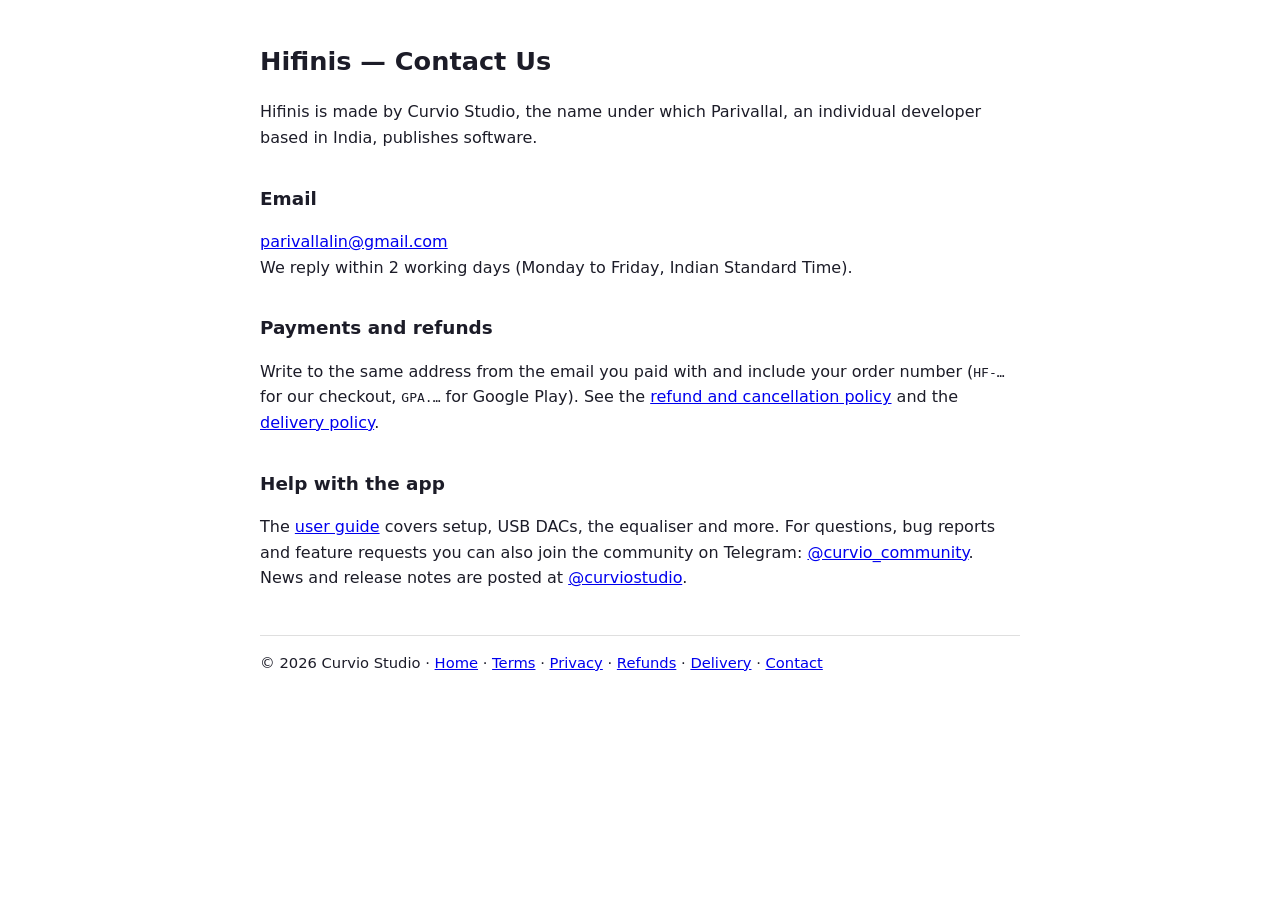
==== contact.html @ 782a68be "Terms, refund, delivery and contact pages; privacy policy covers purchase records" ====
<!DOCTYPE html>
<html lang="en">
<head>
<meta charset="utf-8">
<meta name="viewport" content="width=device-width, initial-scale=1">
<title>Hifinis — Contact Us</title>
<meta name="description" content="How to reach Curvio Studio about Hifinis: support, payments and refunds.">
<link rel="canonical" href="https://parivallalin.github.io/hifinis/contact.html">
<link rel="icon" type="image/png" href="favicon.png">
<style>
  body { font-family: system-ui, -apple-system, "Segoe UI", Roboto, sans-serif; max-width: 760px;
         margin: 0 auto; padding: 24px 20px 60px; line-height: 1.6; color: #1c1c28; }
  h1 { font-size: 1.6em; } h2 { font-size: 1.15em; margin-top: 1.8em; }
  footer { margin-top: 3em; padding-top: 1em; border-top: 1px solid #8884; font-size: .92em; }
  @media (prefers-color-scheme: dark) { body { background: #12121a; color: #e6e6ef; } a { color: #8ab4ff; } }
</style>
</head>
<body>
<h1>Hifinis — Contact Us</h1>

<p>Hifinis is made by Curvio Studio, the name under which Parivallal, an individual developer
based in India, publishes software.</p>

<h2>Email</h2>
<p><a href="mailto:parivallalin@gmail.com">parivallalin@gmail.com</a><br>
We reply within 2 working days (Monday to Friday, Indian Standard Time).</p>

<h2>Payments and refunds</h2>
<p>Write to the same address from the email you paid with and include your order number
(<code>HF-…</code> for our checkout, <code>GPA.…</code> for Google Play). See the
<a href="refund.html">refund and cancellation policy</a> and the
<a href="shipping.html">delivery policy</a>.</p>

<h2>Help with the app</h2>
<p>The <a href="guide.html">user guide</a> covers setup, USB DACs, the equaliser and more. For
questions, bug reports and feature requests you can also join the community on Telegram:
<a href="https://t.me/curvio_community">@curvio_community</a>. News and release notes are posted at
<a href="https://t.me/curviostudio">@curviostudio</a>.</p>

<footer>© 2026 Curvio Studio · <a href="./">Home</a> · <a href="terms.html">Terms</a> ·
<a href="privacy.html">Privacy</a> · <a href="refund.html">Refunds</a> ·
<a href="shipping.html">Delivery</a> · <a href="contact.html">Contact</a></footer>
</body>
</html>
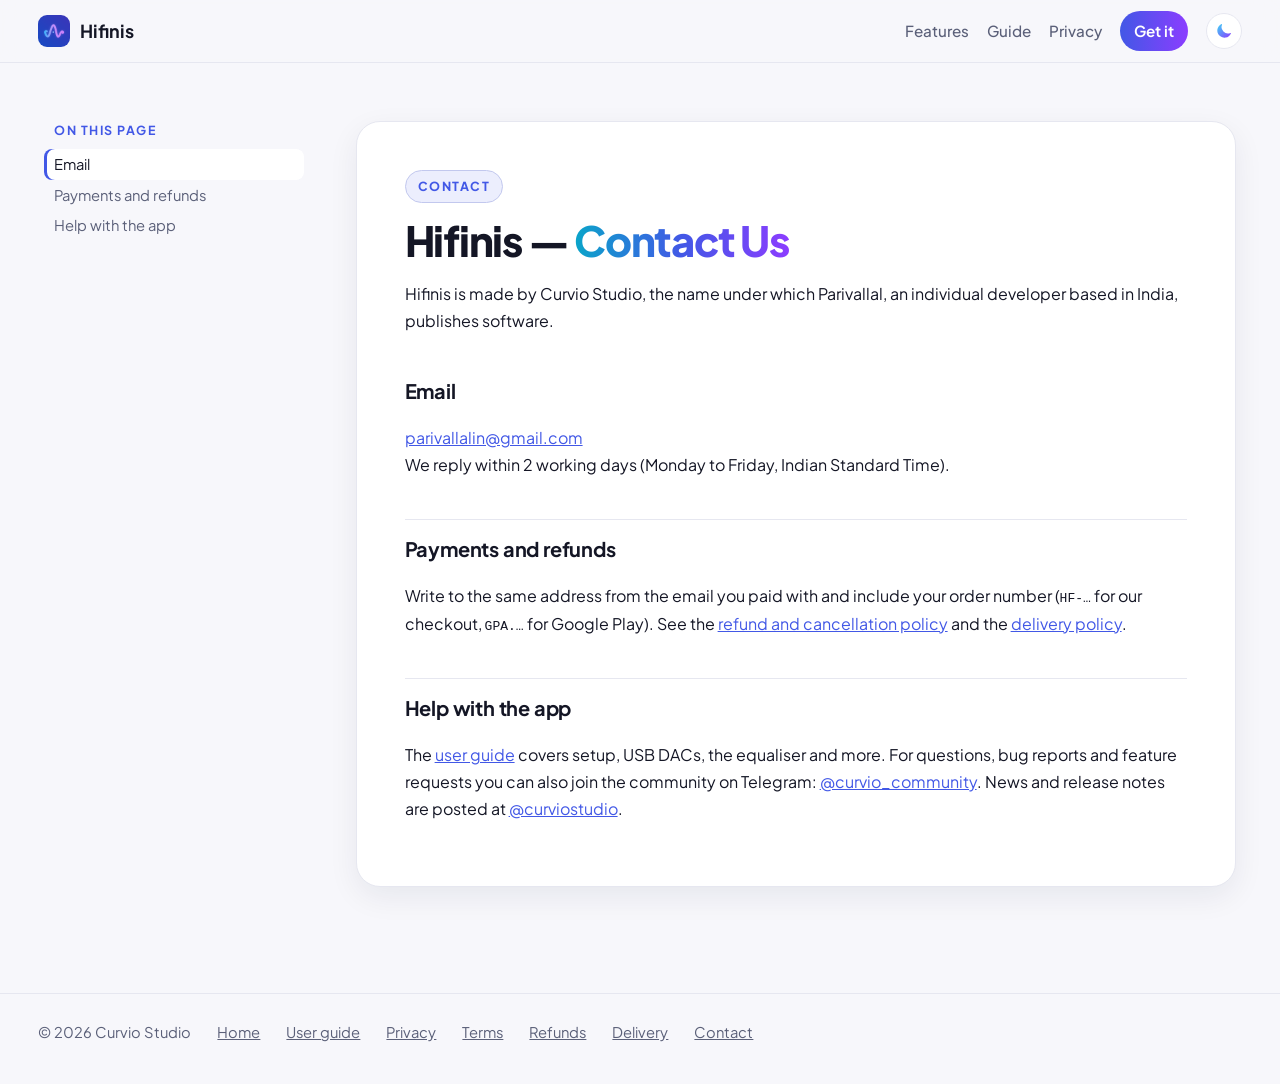
==== commit 1151a7ce: "Site motion (sound wave, EQ bars, signal pulse, count-up stats, tilt, star reveal, button sweep, pro" ====
--- a/contact.html
+++ b/contact.html
@@ -5,40 +5,111 @@
 <meta name="viewport" content="width=device-width, initial-scale=1">
 <title>Hifinis — Contact Us</title>
 <meta name="description" content="How to reach Curvio Studio about Hifinis: support, payments and refunds.">
-<link rel="canonical" href="https://parivallalin.github.io/hifinis/contact.html">
+<link rel="canonical" href="https://hifinis.com/contact.html">
+<link rel="icon" type="image/png" href="favicon.png">
+<script src="theme.js"></script>
+<link rel="stylesheet" href="motion.css">
+<script src="motion.js" defer></script>
+<link rel="preconnect" href="https://fonts.googleapis.com">
+<link rel="preconnect" href="https://fonts.gstatic.com" crossorigin>
+<link href="https://fonts.googleapis.com/css2?family=Plus+Jakarta+Sans:wght@400;500;600;700;800&display=swap" rel="stylesheet">
+<meta name="theme-color" content="#f7f7fb">
 <link rel="icon" type="image/png" href="favicon.png">
 <style>
-  body { font-family: system-ui, -apple-system, "Segoe UI", Roboto, sans-serif; max-width: 760px;
-         margin: 0 auto; padding: 24px 20px 60px; line-height: 1.6; color: #1c1c28; }
-  h1 { font-size: 1.6em; } h2 { font-size: 1.15em; margin-top: 1.8em; }
-  footer { margin-top: 3em; padding-top: 1em; border-top: 1px solid #8884; font-size: .92em; }
-  @media (prefers-color-scheme: dark) { body { background: #12121a; color: #e6e6ef; } a { color: #8ab4ff; } }
+  /* Legal pages in the site's own look (owner 2026-11-21: "privacy policy looks very plain"). Text unchanged. */
+  :root { --bg:#f7f7fb; --bg2:#ffffff; --card:#ffffff; --line:#e6e7f0; --fg:#141625; --muted:#5b6079; --accent:#4258e6; --accent2:#8b3dff; --cyan:#0aa5c9;
+          --shadow: 0 10px 30px rgba(20,22,60,.07); }
+  :root[data-theme="dark"] { --bg:#0b0d14; --bg2:#121624; --card:#161b2b; --line:#262c40; --fg:#eef0f8; --muted:#a3a9c2; --accent:#6f8bff; --accent2:#b36bff; --cyan:#3fd2f5;
+          --shadow: 0 10px 30px rgba(0,0,0,.35); }
+  * { box-sizing: border-box; }
+  html { scroll-behavior: smooth; overflow-x: clip; }
+  body { margin: 0; background: var(--bg); color: var(--fg); line-height: 1.7;
+         font-family: "Plus Jakarta Sans", system-ui, -apple-system, "Segoe UI", Roboto, sans-serif; }
+  a { color: var(--accent); }
+  header.top { position: sticky; top: 0; z-index: 10; background: color-mix(in srgb, var(--bg) 82%, transparent);
+               backdrop-filter: blur(14px); -webkit-backdrop-filter: blur(14px); border-bottom: 1px solid var(--line); }
+  header.top .wrap { display: flex; align-items: center; gap: 10px; height: 62px; max-width: 1400px; margin: 0 auto; padding: 0 clamp(16px, 3vw, 48px); }
+  header.top .brand { display: flex; align-items: center; gap: 10px; color: var(--fg); text-decoration: none; }
+  header.top img { width: 32px; height: 32px; border-radius: 9px; }
+  header.top b { font-size: 1.12em; }
+  header.top nav { margin-left: auto; display: flex; align-items: center; gap: 18px; font-size: .95em; }
+  header.top nav a { color: var(--muted); text-decoration: none; font-weight: 500; }
+  header.top nav a:hover, header.top nav a.on { color: var(--fg); }
+  header.top nav a.cta { color: #fff; background: linear-gradient(90deg, var(--accent), var(--accent2)); padding: 7px 14px; border-radius: 999px; font-weight: 650; }
+  .theme-btn { width: 36px; height: 36px; border-radius: 50%; border: 1px solid var(--line); background: var(--bg2); display: grid; place-items: center; cursor: pointer; padding: 0; }
+  @media (max-width: 640px) { header.top nav a.opt { display: none; } header.top nav { gap: 12px; } }
+
+  .doc { max-width: 1400px; margin: 0 auto; padding: 0 clamp(16px, 3vw, 48px) 60px; display: grid;
+         grid-template-columns: 260px minmax(0, 880px); gap: clamp(24px, 4vw, 56px); justify-content: center; }
+  .doc aside { position: sticky; top: 80px; align-self: start; padding-top: 40px; max-height: calc(100vh - 96px); overflow: auto; }
+  .doc aside b { display: block; font-size: .78em; letter-spacing: .12em; text-transform: uppercase; color: var(--accent); margin: 0 0 8px 10px; }
+  .doc aside a { display: block; color: var(--muted); text-decoration: none; padding: 5px 10px; border-radius: 8px; font-size: .92em; line-height: 1.4; }
+  .doc aside a:hover { color: var(--fg); background: var(--card); }
+  .hero-doc { padding: 40px 0 6px; }
+  .chip { display: inline-block; font-size: .78em; font-weight: 750; letter-spacing: .12em; text-transform: uppercase; color: var(--accent);
+          background: color-mix(in srgb, var(--accent) 10%, var(--bg2)); border: 1px solid color-mix(in srgb, var(--accent) 22%, var(--line));
+          padding: 5px 12px; border-radius: 999px; }
+  .paper h1 { font-size: clamp(1.9em, 4vw, 2.6em); line-height: 1.12; letter-spacing: -0.03em; font-weight: 800; margin: 14px 0 10px; }
+  .paper h1 .grad { background: linear-gradient(90deg, var(--cyan), var(--accent), var(--accent2)); -webkit-background-clip: text; background-clip: text; color: transparent; }
+  .paper > p:first-of-type em, .meta { color: var(--muted); }
+  .paper { background: var(--card); border: 1px solid var(--line); border-radius: 24px; box-shadow: var(--shadow); padding: clamp(22px, 4vw, 48px); margin-top: 18px; }
+  .paper h2 { font-size: 1.25em; letter-spacing: -0.01em; margin: 2em 0 .5em; padding-top: .6em; border-top: 1px solid var(--line); scroll-margin-top: 80px; }
+  .paper h2:first-of-type { border-top: 0; padding-top: 0; }
+  .paper ul, .paper ol { padding-left: 1.2em; } .paper li { margin: 4px 0; }
+  .paper table { width: 100%; border-collapse: collapse; margin: 12px 0; font-size: .95em; }
+  .paper th, .paper td { border: 1px solid var(--line); padding: 8px 10px; text-align: left; vertical-align: top; }
+  .glance { display: grid; grid-template-columns: repeat(auto-fit, minmax(170px, 1fr)); gap: 10px; margin: 18px 0 6px; padding: 0; list-style: none; }
+  .paper ul.glance { padding: 0; }
+  .glance li { background: var(--bg); border: 1px solid var(--line); border-radius: 14px; padding: 12px 14px; font-size: .92em; color: var(--muted); margin: 0; }
+  .glance b { display: block; color: var(--fg); font-size: 1.05em; }
+  footer.site { border-top: 1px solid var(--line); margin-top: 40px; padding: 26px 0 40px; color: var(--muted); font-size: .92em; }
+  footer.site .wrap { max-width: 1400px; margin: 0 auto; padding: 0 clamp(16px, 3vw, 48px); display: flex; flex-wrap: wrap; gap: 12px 26px; }
+  footer.site a { color: var(--muted); }
+  @media (max-width: 900px) {
+    .doc { display: block; }
+    .doc aside { position: static; max-height: none; padding-top: 20px; }
+    .doc aside nav { display: flex; gap: 6px; overflow-x: auto; padding-bottom: 6px; }
+    .doc aside a { white-space: nowrap; background: var(--card); border: 1px solid var(--line); border-radius: 999px; padding: 5px 12px; }
+  }
 </style>
 </head>
 <body>
-<h1>Hifinis — Contact Us</h1>
+<header class="top"><div class="wrap">
+  <a class="brand" href="./"><img src="icon-192.png" alt="Hifinis logo"><b>Hifinis</b></a>
+  <nav><a class="opt" href="./#features">Features</a><a href="guide.html">Guide</a><a href="privacy.html">Privacy</a><a class="cta" href="https://play.google.com/store/apps/details?id=com.curvio.hifinis">Get it</a></nav>
+</div></header>
+<main class="doc">
+<aside><b>On this page</b><nav><a href="#email">Email</a><a href="#payments-and-refunds">Payments and refunds</a><a href="#help-with-the-app">Help with the app</a></nav></aside>
+<div class="hero-doc">
+<article class="paper">
+<span class="chip">Contact</span>
+<h1>Hifinis — <span class="grad">Contact Us</span></h1>
 
 <p>Hifinis is made by Curvio Studio, the name under which Parivallal, an individual developer
 based in India, publishes software.</p>
 
-<h2>Email</h2>
+<h2 id="email">Email</h2>
 <p><a href="mailto:parivallalin@gmail.com">parivallalin@gmail.com</a><br>
 We reply within 2 working days (Monday to Friday, Indian Standard Time).</p>
 
-<h2>Payments and refunds</h2>
+<h2 id="payments-and-refunds">Payments and refunds</h2>
 <p>Write to the same address from the email you paid with and include your order number
 (<code>HF-…</code> for our checkout, <code>GPA.…</code> for Google Play). See the
 <a href="refund.html">refund and cancellation policy</a> and the
 <a href="shipping.html">delivery policy</a>.</p>
 
-<h2>Help with the app</h2>
+<h2 id="help-with-the-app">Help with the app</h2>
 <p>The <a href="guide.html">user guide</a> covers setup, USB DACs, the equaliser and more. For
 questions, bug reports and feature requests you can also join the community on Telegram:
 <a href="https://t.me/curvio_community">@curvio_community</a>. News and release notes are posted at
 <a href="https://t.me/curviostudio">@curviostudio</a>.</p>
-
-<footer>© 2026 Curvio Studio · <a href="./">Home</a> · <a href="terms.html">Terms</a> ·
-<a href="privacy.html">Privacy</a> · <a href="refund.html">Refunds</a> ·
-<a href="shipping.html">Delivery</a> · <a href="contact.html">Contact</a></footer>
+</article>
+</div>
+</main>
+<footer class="site"><div class="wrap">
+  <span>© 2026 Curvio Studio</span>
+  <a href="./">Home</a> <a href="guide.html">User guide</a> <a href="privacy.html">Privacy</a> <a href="terms.html">Terms</a>
+  <a href="refund.html">Refunds</a> <a href="shipping.html">Delivery</a> <a href="contact.html">Contact</a>
+</div></footer>
 </body>
 </html>
--- a/motion.css
+++ b/motion.css
@@ -0,0 +1,94 @@
+/* Hifinis motion (owner 2026-11-21: "attractive, unique animation, entire website").
+   Everything is built around sound: a flowing wave, dancing EQ bars, a signal pulse.
+   Only transform/opacity animate, and all of it stops for prefers-reduced-motion. */
+
+/* Reading progress, every page */
+.hf-progress { position: fixed; left: 0; top: 0; height: 3px; width: 100%; z-index: 50; pointer-events: none;
+  transform-origin: 0 50%; transform: scaleX(var(--p, 0));
+  background: linear-gradient(90deg, #0aa5c9, #4258e6, #8b3dff); }
+
+/* Dancing EQ bars (eyebrow chip, logo on hover) */
+.eq { display: inline-flex; align-items: flex-end; gap: 2px; height: 12px; }
+.eq i { width: 3px; height: 100%; border-radius: 2px; background: linear-gradient(180deg, #0aa5c9, #8b3dff);
+  transform-origin: 50% 100%; animation: hf-eq 1s ease-in-out infinite; }
+.eq i:nth-child(2) { animation-delay: -.35s; animation-duration: .8s; }
+.eq i:nth-child(3) { animation-delay: -.6s; animation-duration: 1.15s; }
+.eq i:nth-child(4) { animation-delay: -.15s; animation-duration: .9s; }
+@keyframes hf-eq { 0%, 100% { transform: scaleY(.25); } 50% { transform: scaleY(1); } }
+header.top img { transition: transform .4s cubic-bezier(.3, 1.6, .5, 1); }
+header.top .brand:hover img, header.top .wrap > img:hover { transform: rotate(-8deg) scale(1.08); }
+
+/* Flowing sound wave behind the hero */
+.hf-wave { position: absolute; left: 0; right: 0; bottom: 0; height: 140px; overflow: hidden; z-index: 0; pointer-events: none; opacity: .5; }
+.hf-wave svg { position: absolute; left: 0; bottom: 0; width: 200%; height: 100%; animation: hf-flow 14s linear infinite; }
+.hf-wave svg.b { animation-duration: 22s; animation-direction: reverse; opacity: .6; }
+@keyframes hf-flow { to { transform: translateX(-50%); } }
+:root[data-theme="dark"] .hf-wave { opacity: .35; }
+
+/* Headline: lines rise in, the gradient line shimmers */
+.hero h1 > * , .hero h1 { animation: hf-rise .9s cubic-bezier(.2, .7, .2, 1) both; }
+.hero h1 .grad { display: inline-block; background-size: 200% 100%; animation: hf-rise .9s .15s cubic-bezier(.2, .7, .2, 1) both, hf-shimmer 6s 1.2s linear infinite; }
+.hero p.lead { animation: hf-rise .9s .25s cubic-bezier(.2, .7, .2, 1) both; }
+.hero .btn { animation: hf-rise .9s .35s cubic-bezier(.2, .7, .2, 1) both; }
+@keyframes hf-rise { from { opacity: 0; transform: translateY(22px); } to { opacity: 1; transform: none; } }
+@keyframes hf-shimmer { to { background-position: -200% 0; } }
+
+/* The phone floats like it is breathing to the beat */
+.hero .phone { animation: hf-float 6s ease-in-out infinite; }
+@keyframes hf-float { 0%, 100% { translate: 0 0; } 50% { translate: 0 -12px; } }
+.hero .phone .badge { animation: hf-pop .6s 1s cubic-bezier(.3, 1.6, .5, 1) both; }
+@keyframes hf-pop { from { opacity: 0; transform: rotate(3deg) scale(.6); } to { opacity: 1; transform: rotate(3deg) scale(1); } }
+
+/* Buttons: a light sweep */
+.btn { position: relative; overflow: hidden; }
+.btn::after { content: ""; position: absolute; top: 0; bottom: 0; width: 40%; left: -60%;
+  background: linear-gradient(100deg, transparent, rgba(255, 255, 255, .45), transparent); transform: skewX(-20deg); }
+.btn:hover::after { animation: hf-sweep .8s ease; }
+.btn.main::after { animation: hf-sweep 1.1s 2.2s ease both; }
+.btn.main:hover::after { animation: hf-sweep .8s ease; }
+@keyframes hf-sweep { from { left: -60%; } to { left: 130%; } }
+
+/* Signal pulse: each stage lights in turn, then the check pops */
+.path.run .st, .path.run .ar { animation: hf-light .5s both; }
+.path.run > :nth-child(1) { animation-delay: .1s; } .path.run > :nth-child(2) { animation-delay: .3s; }
+.path.run > :nth-child(3) { animation-delay: .5s; } .path.run > :nth-child(4) { animation-delay: .7s; }
+.path.run > :nth-child(5) { animation-delay: .9s; } .path.run > :nth-child(6) { animation-delay: 1.1s; }
+.path.run > :nth-child(7) { animation-delay: 1.3s; }
+.path.run .ok { animation: hf-check .7s 1.6s cubic-bezier(.3, 1.6, .5, 1) both; }
+.path .st { transition: box-shadow .3s; }
+@keyframes hf-light { 0% { opacity: .35; transform: translateY(4px); } 60% { box-shadow: 0 0 0 4px color-mix(in srgb, #4258e6 25%, transparent); } 100% { opacity: 1; transform: none; } }
+@keyframes hf-check { from { opacity: 0; transform: scale(.5); } to { opacity: 1; transform: scale(1); } }
+
+/* Scroll reveals (motion.js adds .rv, then .in), staggered by --d */
+.rv { opacity: 0; transform: translateY(26px); transition: opacity .7s ease, transform .7s cubic-bezier(.2, .7, .2, 1); transition-delay: var(--d, 0s); }
+.rv.in { opacity: 1; transform: none; }
+.feature .shot.rv { transform: translateX(60px) rotate(4deg); }
+.feature.flip .shot.rv { transform: translateX(-60px) rotate(-4deg); }
+.feature .shot.rv.in { transform: none; }
+.feature .shot img { transition: transform .25s ease, box-shadow .3s; will-change: transform; }
+
+/* Cards: a glow follows the pointer */
+.card { position: relative; overflow: hidden; }
+.card::after { content: ""; position: absolute; inset: 0; pointer-events: none; opacity: 0; transition: opacity .3s;
+  background: radial-gradient(360px circle at var(--mx, 50%) var(--my, 50%), color-mix(in srgb, #8b3dff 14%, transparent), transparent 60%); }
+.card:hover::after { opacity: 1; }
+
+/* Review stars light one by one */
+.quote .stars span { display: inline-block; opacity: .2; transform: scale(.6); transition: opacity .3s, transform .4s cubic-bezier(.3, 1.6, .5, 1); }
+.quote.in .stars span, .quote .stars.in span { opacity: 1; transform: none; }
+.quote .stars span:nth-child(2) { transition-delay: .12s; } .quote .stars span:nth-child(3) { transition-delay: .24s; }
+.quote .stars span:nth-child(4) { transition-delay: .36s; } .quote .stars span:nth-child(5) { transition-delay: .48s; }
+
+/* Final call to action: the gradient keeps moving */
+.final .box { background-size: 200% 200%; animation: hf-grad 10s ease-in-out infinite; }
+@keyframes hf-grad { 0%, 100% { background-position: 0% 50%; } 50% { background-position: 100% 50%; } }
+
+/* Contents lists: the section you are reading is highlighted */
+aside a.hf-on { color: var(--fg) !important; background: var(--card); box-shadow: inset 3px 0 0 var(--accent); }
+
+@media (prefers-reduced-motion: reduce) {
+  *, *::before, *::after { animation: none !important; transition: none !important; }
+  .rv, .feature .shot.rv { opacity: 1 !important; transform: none !important; }
+  .quote .stars span { opacity: 1; transform: none; }
+  .hf-wave { display: none; }
+}
